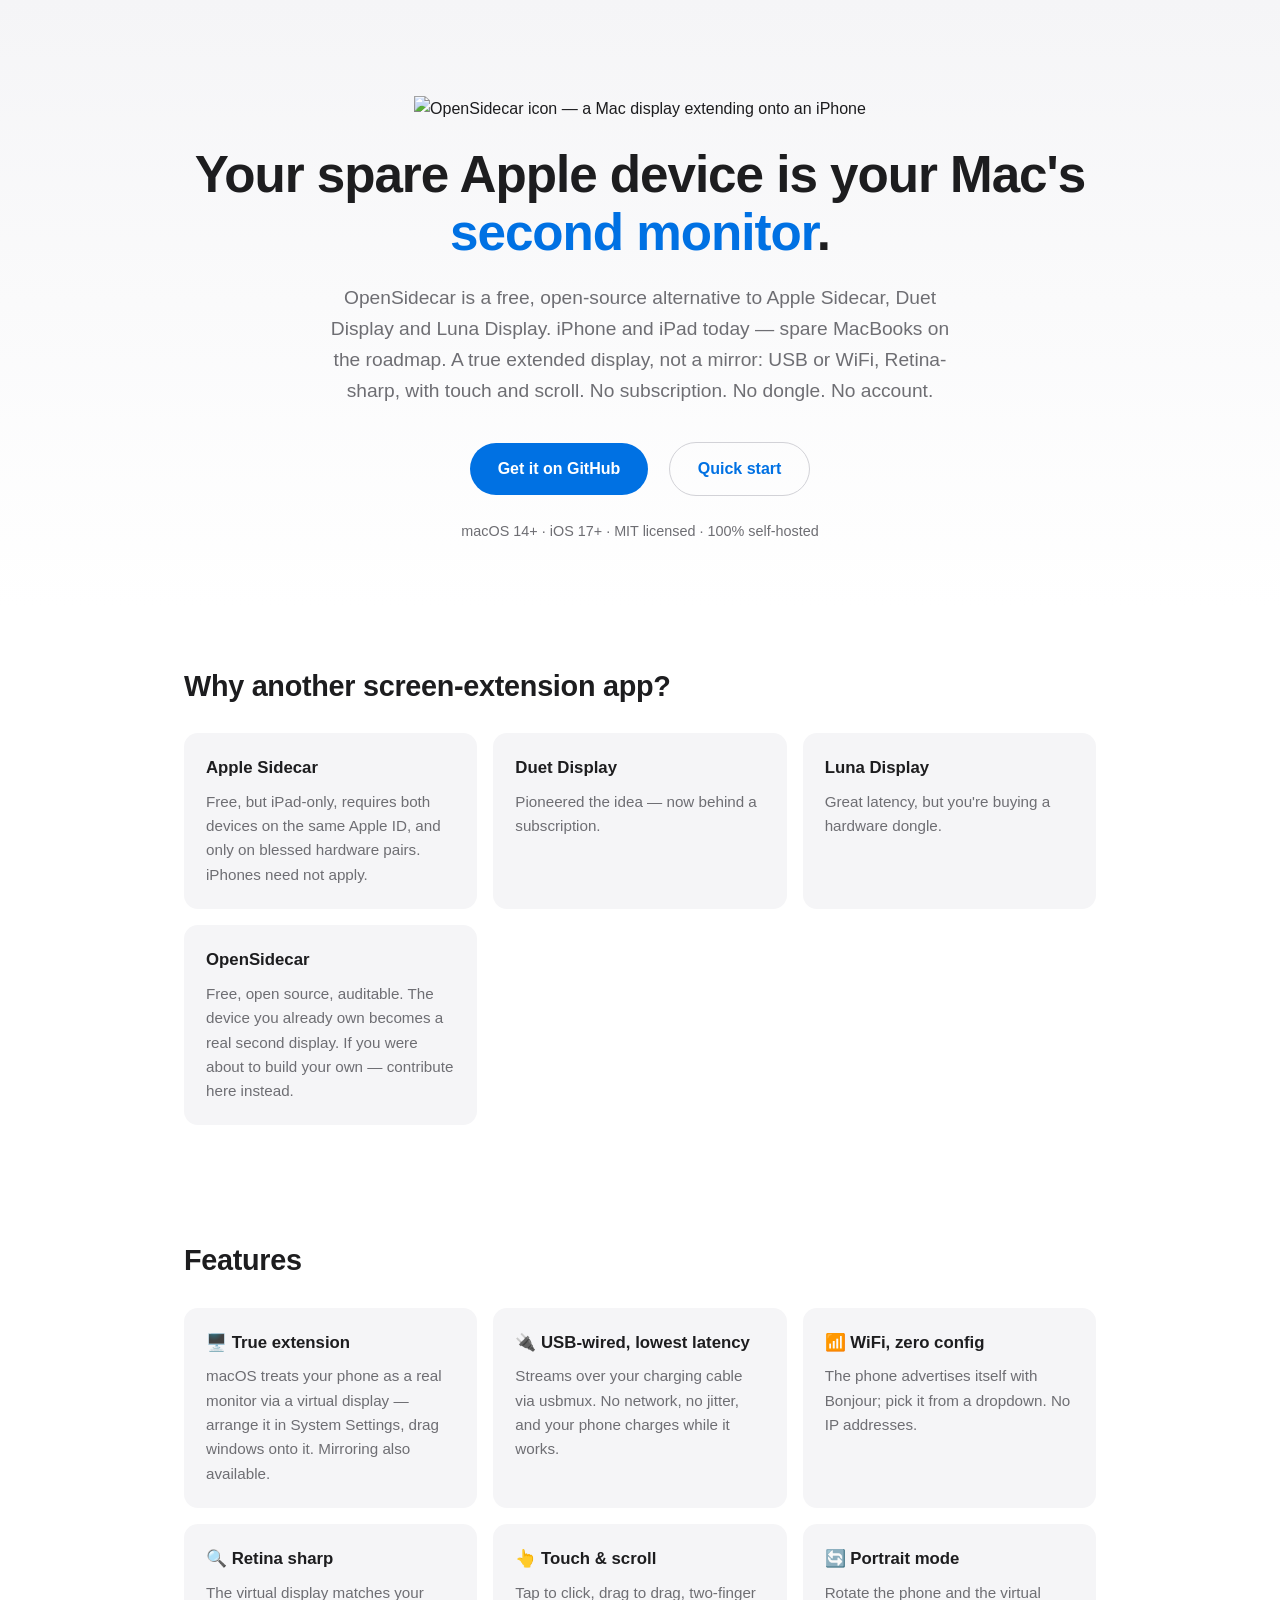
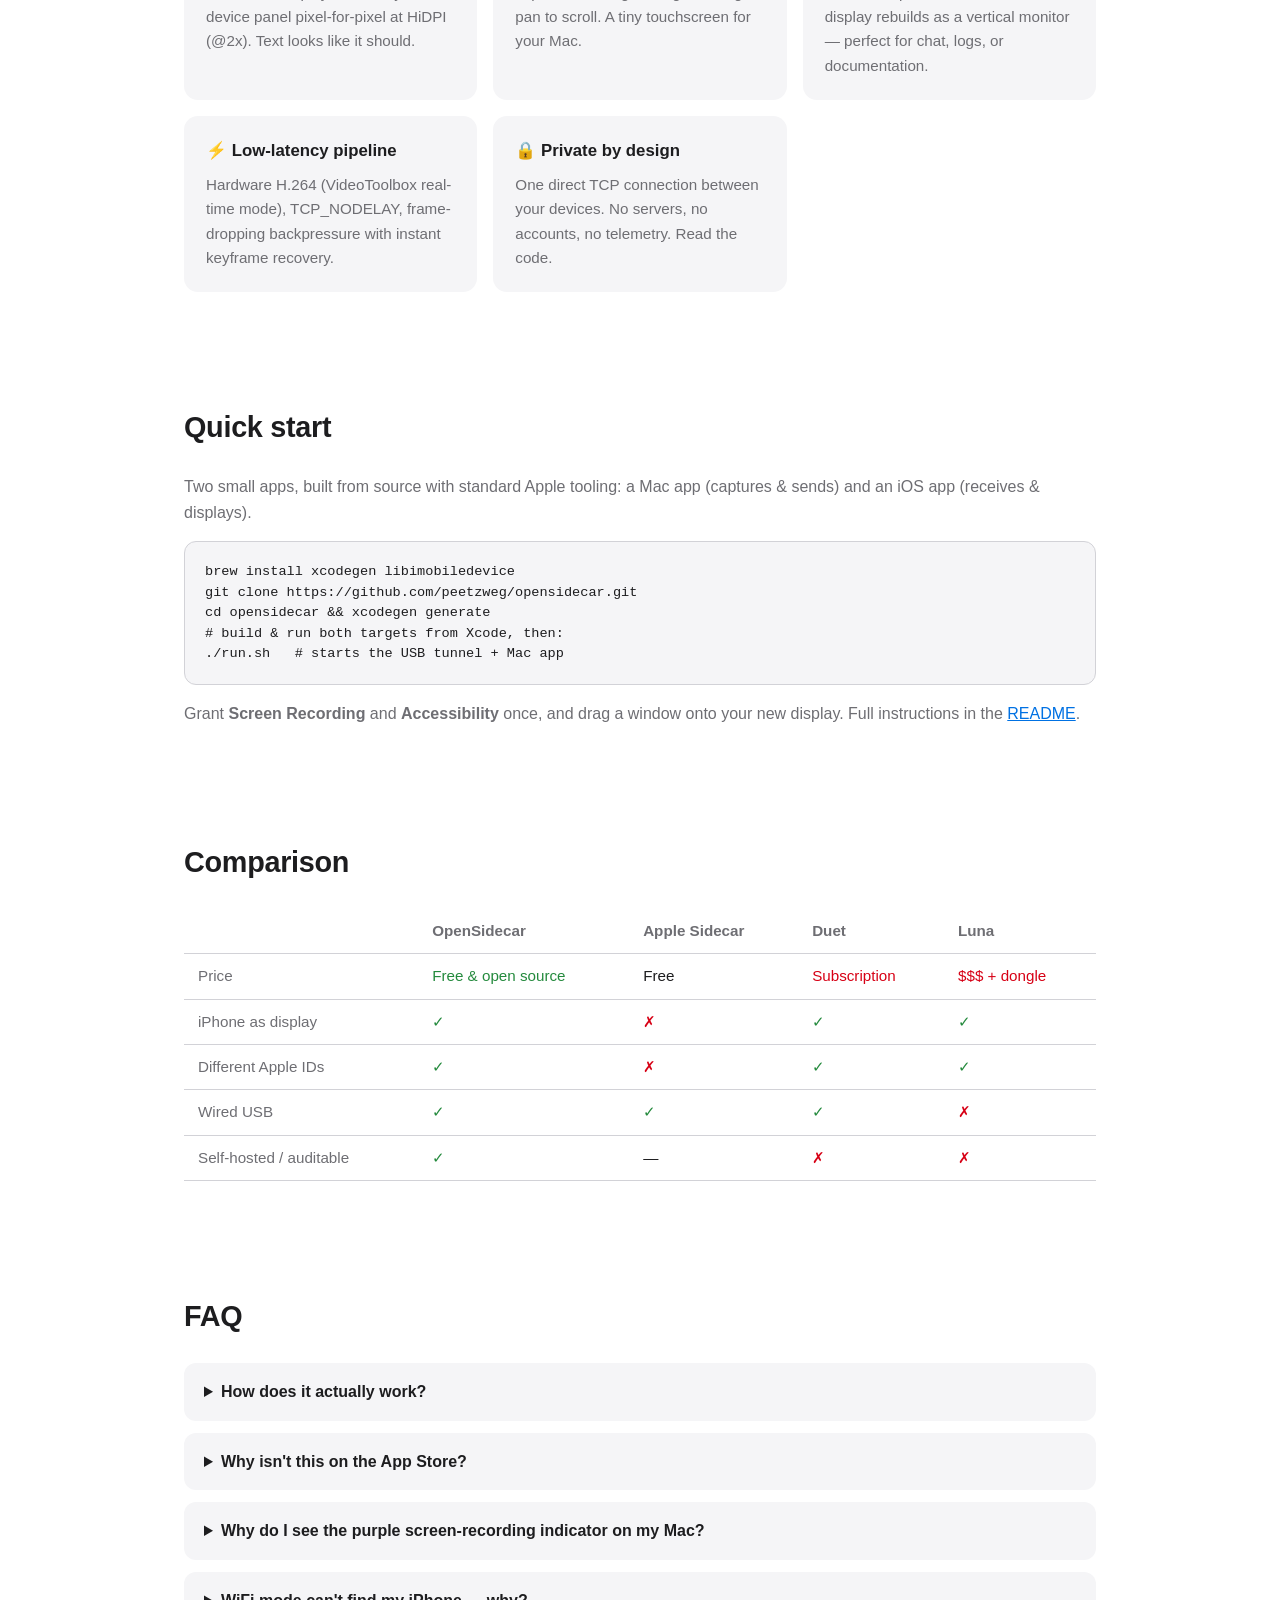
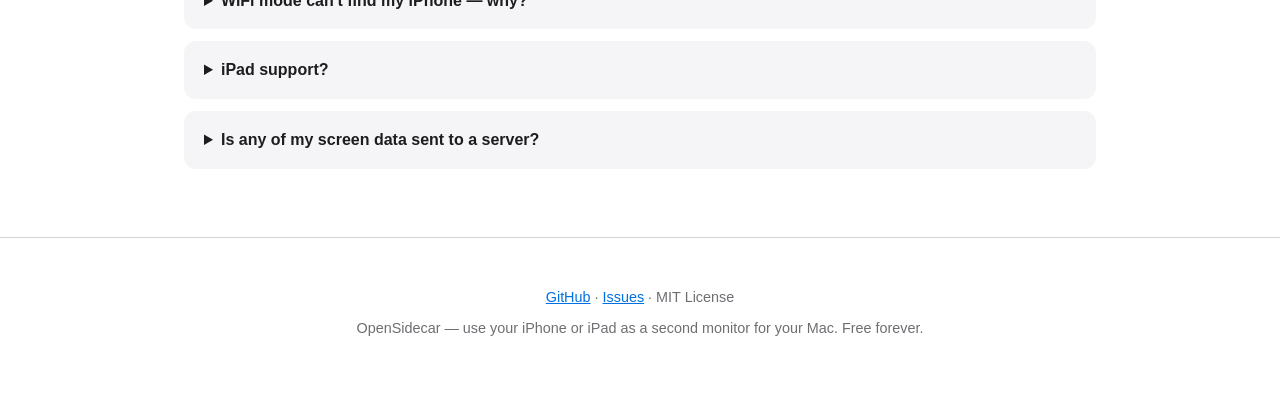
==== docs/index.html @ 6df48279 "docs: broaden copy to spare Apple devices, add macOS receiver to roadmap" ====
<!DOCTYPE html>
<html lang="en">
<head>
  <meta charset="utf-8" />
  <meta name="viewport" content="width=device-width, initial-scale=1" />
  <title>OpenSidecar — Turn your spare Apple devices into second monitors for your Mac (free &amp; open source)</title>
  <meta name="description" content="OpenSidecar is a free, open-source alternative to Apple Sidecar and Duet Display. Turn your spare Apple devices — iPhone and iPad today, Macs on the roadmap — into true extended displays for your Mac over USB or WiFi. Retina-sharp, low latency, with touch and scroll input. No subscription, no dongle, no account." />
  <meta name="keywords" content="iPhone second monitor, iPad external display, Sidecar alternative, Duet Display alternative, free second screen Mac, open source, virtual display macOS, USB second display, use iPhone as monitor" />
  <link rel="icon" type="image/png" href="icon-256.png" />
  <link rel="canonical" href="https://peetzweg.github.io/opensidecar/" />

  <!-- Open Graph -->
  <meta property="og:type" content="website" />
  <meta property="og:title" content="OpenSidecar — your spare Apple devices as second monitors for your Mac" />
  <meta property="og:description" content="Free, open-source Sidecar/Duet alternative. True display extension over USB or WiFi, Retina-sharp, with touch input. No subscription." />
  <meta property="og:url" content="https://peetzweg.github.io/opensidecar/" />
  <meta property="og:image" content="https://peetzweg.github.io/opensidecar/icon.png" />
  <meta name="twitter:card" content="summary" />
  <meta name="twitter:title" content="OpenSidecar — your spare Apple devices as second monitors for your Mac" />
  <meta name="twitter:description" content="Free, open-source Sidecar/Duet alternative. True display extension over USB or WiFi." />
  <meta name="twitter:image" content="https://peetzweg.github.io/opensidecar/icon.png" />

  <script type="application/ld+json">
  {
    "@context": "https://schema.org",
    "@type": "SoftwareApplication",
    "name": "OpenSidecar",
    "operatingSystem": "macOS, iOS",
    "applicationCategory": "UtilitiesApplication",
    "offers": { "@type": "Offer", "price": "0", "priceCurrency": "USD" },
    "description": "Free, open-source alternative to Apple Sidecar and Duet Display: use spare Apple devices (iPhone, iPad) as true extended displays for a Mac over USB or WiFi.",
    "url": "https://peetzweg.github.io/opensidecar/",
    "downloadUrl": "https://github.com/peetzweg/opensidecar",
    "license": "https://opensource.org/licenses/MIT"
  }
  </script>

  <meta name="theme-color" content="#ffffff" />
  <style>
    :root {
      --bg: #ffffff;
      --bg2: #f5f5f7;
      --fg: #1d1d1f;
      --muted: #6e6e73;
      --accent: #0071e3;
      --accent2: #0a84ff;
      --card: #f5f5f7;
      --border: #d2d2d7;
    }
    * { box-sizing: border-box; margin: 0; padding: 0; }
    html { scroll-behavior: smooth; }
    body {
      font-family: -apple-system, BlinkMacSystemFont, "Segoe UI", Roboto, Helvetica, Arial, sans-serif;
      background: var(--bg); color: var(--fg); line-height: 1.6;
    }
    .wrap { max-width: 960px; margin: 0 auto; padding: 0 24px; }
    header { padding: 96px 0 64px; text-align: center;
      background: linear-gradient(180deg, var(--bg2) 0%, var(--bg) 100%); }
    header img.logo { width: 112px; height: 112px; margin-bottom: 24px; }
    h1 { font-size: clamp(2rem, 5vw, 3.2rem); line-height: 1.15; letter-spacing: -0.02em; }
    h1 em { font-style: normal; color: var(--accent); }
    .tagline { font-size: 1.2rem; color: var(--muted); max-width: 640px; margin: 20px auto 36px; }
    .cta { display: inline-block; padding: 13px 28px; border-radius: 980px; font-weight: 600;
      text-decoration: none; margin: 0 8px 12px; }
    .cta.primary { background: var(--accent); color: #fff; }
    .cta.primary:hover { background: var(--accent2); }
    .cta.secondary { border: 1px solid var(--border); color: var(--accent); }
    .badges { color: var(--muted); font-size: 0.9rem; margin-top: 12px; }
    section { padding: 56px 0; }
    h2 { font-size: 1.8rem; margin-bottom: 24px; letter-spacing: -0.01em; }
    .grid { display: grid; grid-template-columns: repeat(auto-fit, minmax(260px, 1fr)); gap: 16px; }
    .card { background: var(--card); border-radius: 14px; padding: 22px; }
    .card h3 { font-size: 1.05rem; margin-bottom: 8px; }
    .card p { color: var(--muted); font-size: 0.95rem; }
    pre { background: var(--bg2); border: 1px solid var(--border); border-radius: 12px;
      padding: 20px; overflow-x: auto; font-size: 0.85rem; line-height: 1.5; color: var(--fg); }
    code { font-family: ui-monospace, "SF Mono", Menlo, monospace; }
    table { width: 100%; border-collapse: collapse; font-size: 0.95rem; }
    th, td { padding: 10px 14px; text-align: left; border-bottom: 1px solid var(--border); }
    th { color: var(--muted); font-weight: 600; }
    td:first-child { color: var(--muted); }
    .yes { color: #248a3d; } .no { color: #d70015; }
    details { background: var(--card); border-radius: 12px;
      padding: 16px 20px; margin-bottom: 12px; }
    summary { cursor: pointer; font-weight: 600; }
    details p { color: var(--muted); margin-top: 10px; }
    footer { padding: 48px 0 64px; text-align: center; color: var(--muted); font-size: 0.9rem;
      border-top: 1px solid var(--border); }
    footer a { color: var(--accent); }
    a { color: var(--accent); }
  </style>
</head>
<body>

<header>
  <div class="wrap">
    <img class="logo" src="icon-256.png" alt="OpenSidecar icon — a Mac display extending onto an iPhone" />
    <h1>Your spare Apple device is your Mac's <em>second monitor</em>.</h1>
    <p class="tagline">
      OpenSidecar is a free, open-source alternative to Apple Sidecar, Duet Display and
      Luna Display. iPhone and iPad today — spare MacBooks on the roadmap. A true extended
      display, not a mirror: USB or WiFi, Retina-sharp, with touch and scroll.
      No subscription. No dongle. No account.
    </p>
    <a class="cta primary" href="https://github.com/peetzweg/opensidecar">Get it on GitHub</a>
    <a class="cta secondary" href="#quickstart">Quick start</a>
    <div class="badges">macOS 14+ · iOS 17+ · MIT licensed · 100% self-hosted</div>
  </div>
</header>

<section>
  <div class="wrap">
    <h2>Why another screen-extension app?</h2>
    <div class="grid">
      <div class="card"><h3>Apple Sidecar</h3><p>Free, but iPad-only, requires both devices on the same Apple&nbsp;ID, and only on blessed hardware pairs. iPhones need not apply.</p></div>
      <div class="card"><h3>Duet Display</h3><p>Pioneered the idea — now behind a subscription.</p></div>
      <div class="card"><h3>Luna Display</h3><p>Great latency, but you're buying a hardware dongle.</p></div>
      <div class="card"><h3>OpenSidecar</h3><p>Free, open source, auditable. The device you already own becomes a real second display. If you were about to build your own — contribute here instead.</p></div>
    </div>
  </div>
</section>

<section>
  <div class="wrap">
    <h2>Features</h2>
    <div class="grid">
      <div class="card"><h3>🖥️ True extension</h3><p>macOS treats your phone as a real monitor via a virtual display — arrange it in System Settings, drag windows onto it. Mirroring also available.</p></div>
      <div class="card"><h3>🔌 USB-wired, lowest latency</h3><p>Streams over your charging cable via usbmux. No network, no jitter, and your phone charges while it works.</p></div>
      <div class="card"><h3>📶 WiFi, zero config</h3><p>The phone advertises itself with Bonjour; pick it from a dropdown. No IP addresses.</p></div>
      <div class="card"><h3>🔍 Retina sharp</h3><p>The virtual display matches your device panel pixel-for-pixel at HiDPI (@2x). Text looks like it should.</p></div>
      <div class="card"><h3>👆 Touch &amp; scroll</h3><p>Tap to click, drag to drag, two-finger pan to scroll. A tiny touchscreen for your Mac.</p></div>
      <div class="card"><h3>🔄 Portrait mode</h3><p>Rotate the phone and the virtual display rebuilds as a vertical monitor — perfect for chat, logs, or documentation.</p></div>
      <div class="card"><h3>⚡ Low-latency pipeline</h3><p>Hardware H.264 (VideoToolbox real-time mode), TCP_NODELAY, frame-dropping backpressure with instant keyframe recovery.</p></div>
      <div class="card"><h3>🔒 Private by design</h3><p>One direct TCP connection between your devices. No servers, no accounts, no telemetry. Read the code.</p></div>
    </div>
  </div>
</section>

<section id="quickstart">
  <div class="wrap">
    <h2>Quick start</h2>
    <p style="color: var(--muted); margin-bottom: 16px;">
      Two small apps, built from source with standard Apple tooling: a Mac app
      (captures &amp; sends) and an iOS app (receives &amp; displays).
    </p>
    <pre><code>brew install xcodegen libimobiledevice
git clone https://github.com/peetzweg/opensidecar.git
cd opensidecar &amp;&amp; xcodegen generate
# build &amp; run both targets from Xcode, then:
./run.sh   # starts the USB tunnel + Mac app</code></pre>
    <p style="color: var(--muted); margin-top: 16px;">
      Grant <strong>Screen Recording</strong> and <strong>Accessibility</strong> once,
      and drag a window onto your new display. Full instructions in the
      <a href="https://github.com/peetzweg/opensidecar#quick-start">README</a>.
    </p>
  </div>
</section>

<section>
  <div class="wrap">
    <h2>Comparison</h2>
    <table>
      <tr><th></th><th>OpenSidecar</th><th>Apple Sidecar</th><th>Duet</th><th>Luna</th></tr>
      <tr><td>Price</td><td class="yes">Free &amp; open source</td><td>Free</td><td class="no">Subscription</td><td class="no">$$$ + dongle</td></tr>
      <tr><td>iPhone as display</td><td class="yes">✓</td><td class="no">✗</td><td class="yes">✓</td><td class="yes">✓</td></tr>
      <tr><td>Different Apple IDs</td><td class="yes">✓</td><td class="no">✗</td><td class="yes">✓</td><td class="yes">✓</td></tr>
      <tr><td>Wired USB</td><td class="yes">✓</td><td class="yes">✓</td><td class="yes">✓</td><td class="no">✗</td></tr>
      <tr><td>Self-hosted / auditable</td><td class="yes">✓</td><td>—</td><td class="no">✗</td><td class="no">✗</td></tr>
    </table>
  </div>
</section>

<section>
  <div class="wrap">
    <h2>FAQ</h2>
    <details>
      <summary>How does it actually work?</summary>
      <p>The Mac creates a virtual display with the private <code>CGVirtualDisplay</code> API
      (the same technique used by BetterDisplay and DeskPad), captures it with
      ScreenCaptureKit, hardware-encodes H.264 with VideoToolbox, and streams it
      over a single TCP connection — through the USB cable via usbmux, or over WiFi.
      The phone decodes and renders with <code>AVSampleBufferDisplayLayer</code> and sends
      touch coordinates back, which the Mac injects as mouse events.</p>
    </details>
    <details>
      <summary>Why isn't this on the App Store?</summary>
      <p><code>CGVirtualDisplay</code> is a private API. That's the deal: every
      virtual-display product either uses it or ships a dongle. Building from
      source with your own (free) Apple developer account takes a few minutes.</p>
    </details>
    <details>
      <summary>Why do I see the purple screen-recording indicator on my Mac?</summary>
      <p>macOS shows that privacy indicator for <em>every</em> app that captures the
      screen — Duet, Luna, OBS and Zoom included. Apple Sidecar avoids it only
      because it's built into the OS. It's a feature, not a bug: you always know
      a capture is running.</p>
    </details>
    <details>
      <summary>WiFi mode can't find my iPhone — why?</summary>
      <p>WiFi discovery needs the <strong>Local Network</strong> permission on
      <em>both</em> sides, and macOS/iOS deny it silently if the prompt was missed:
      check System Settings → Privacy &amp; Security → Local Network on the Mac,
      and Settings → Privacy &amp; Security → Local Network on the iPhone. Both
      devices must be on the same WiFi and the iPhone app must be open. The Mac
      app shows a live permission panel, and the iPhone app has a settings screen
      (shake the phone) that links straight there. USB mode needs none of this.</p>
    </details>
    <details>
      <summary>iPad support?</summary>
      <p>The receiver is a universal iOS app — it runs on iPad today. iPad-specific
      features (Apple Pencil, pressure) are on the roadmap.</p>
    </details>
    <details>
      <summary>Is any of my screen data sent to a server?</summary>
      <p>No. One direct TCP connection between your Mac and your device. No accounts,
      no analytics, no cloud.</p>
    </details>
  </div>
</section>

<footer>
  <div class="wrap">
    <p>
      <a href="https://github.com/peetzweg/opensidecar">GitHub</a> ·
      <a href="https://github.com/peetzweg/opensidecar/issues">Issues</a> ·
      MIT License
    </p>
    <p style="margin-top: 8px;">OpenSidecar — use your iPhone or iPad as a second monitor for your Mac. Free forever.</p>
  </div>
</footer>

</body>
</html>
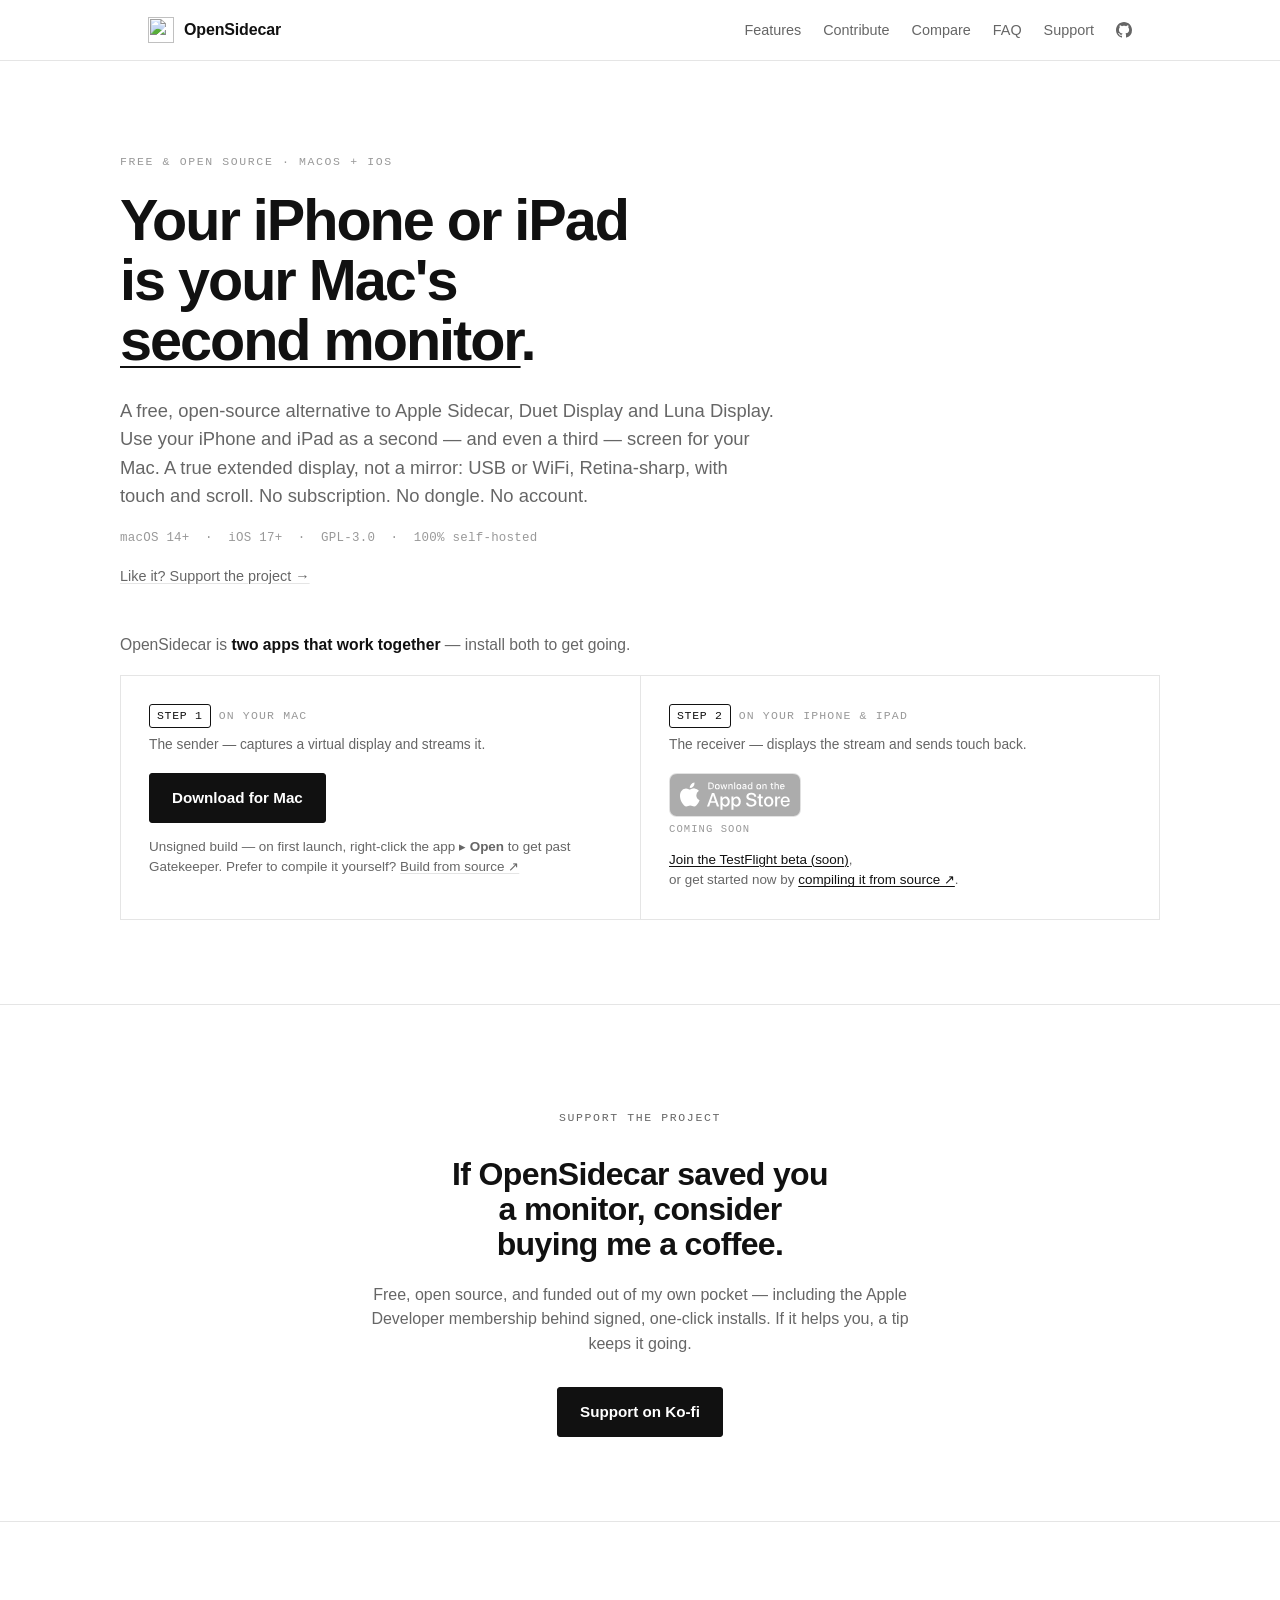
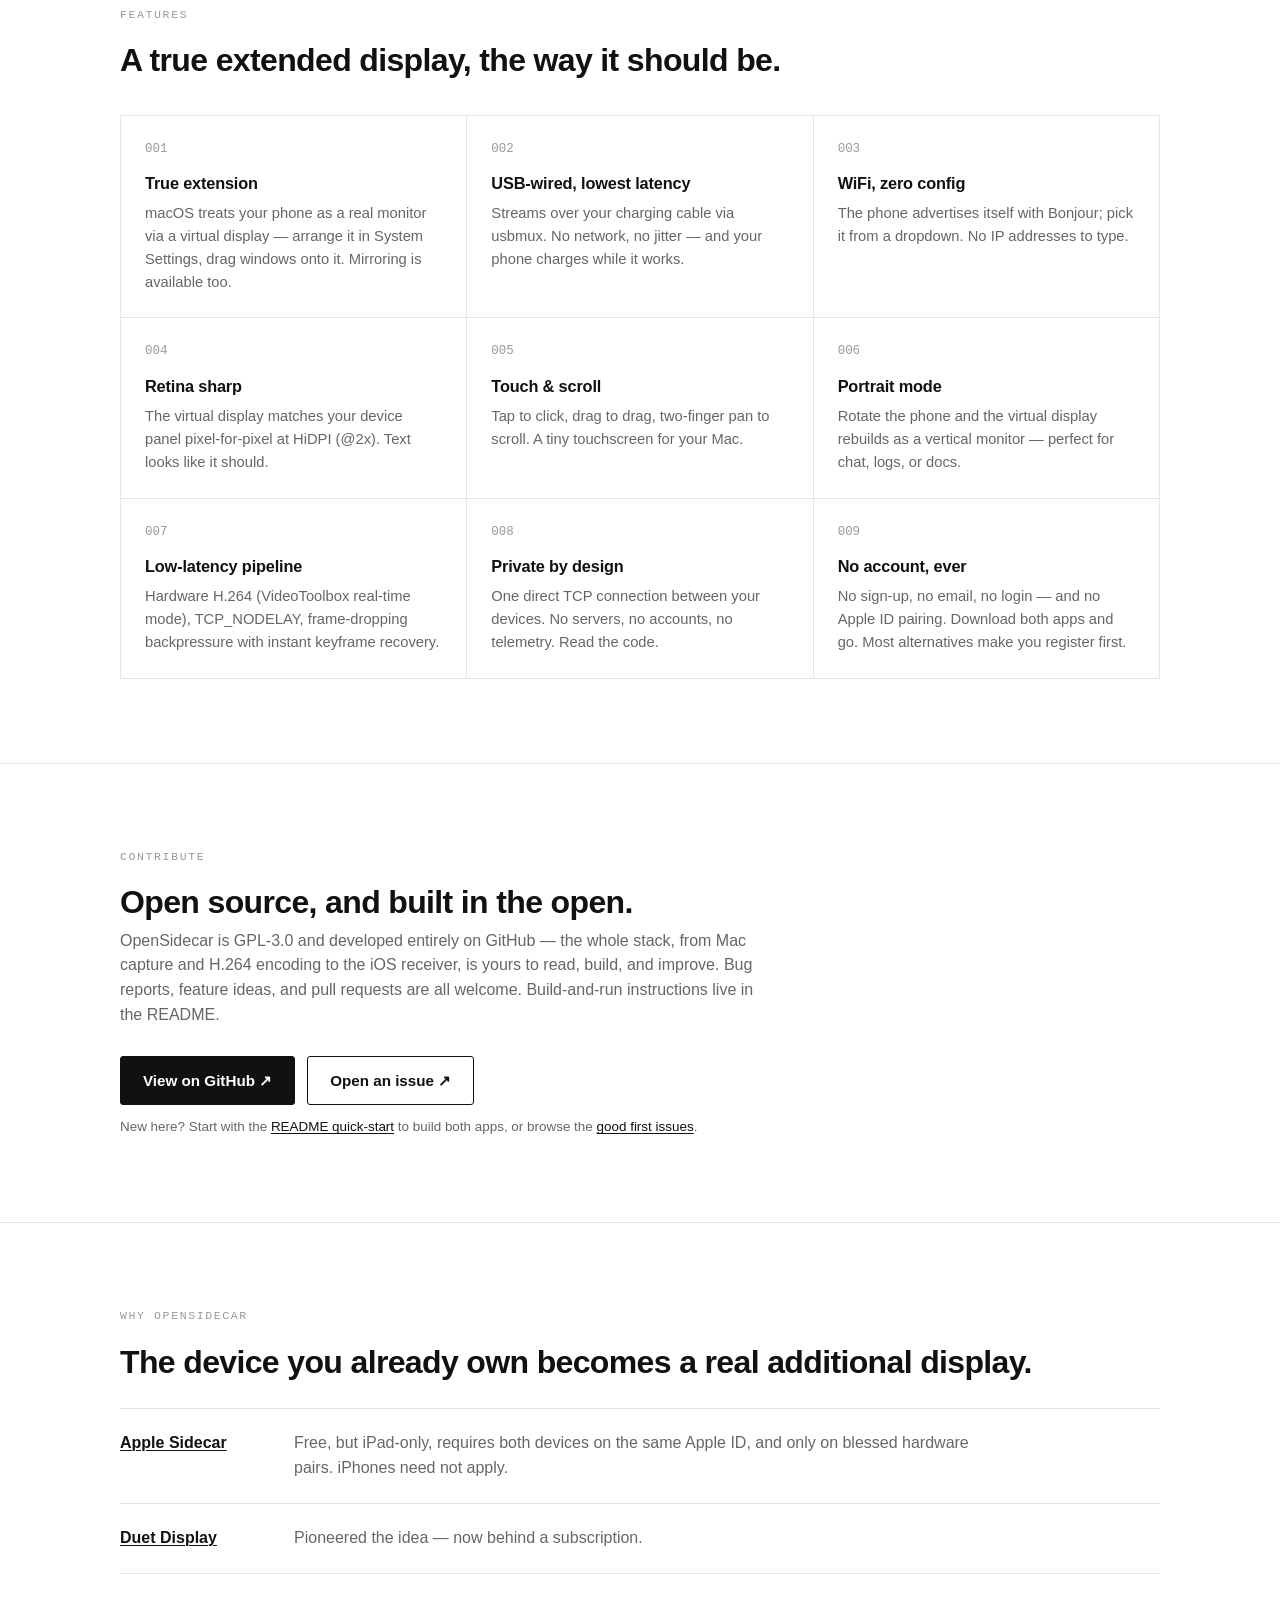
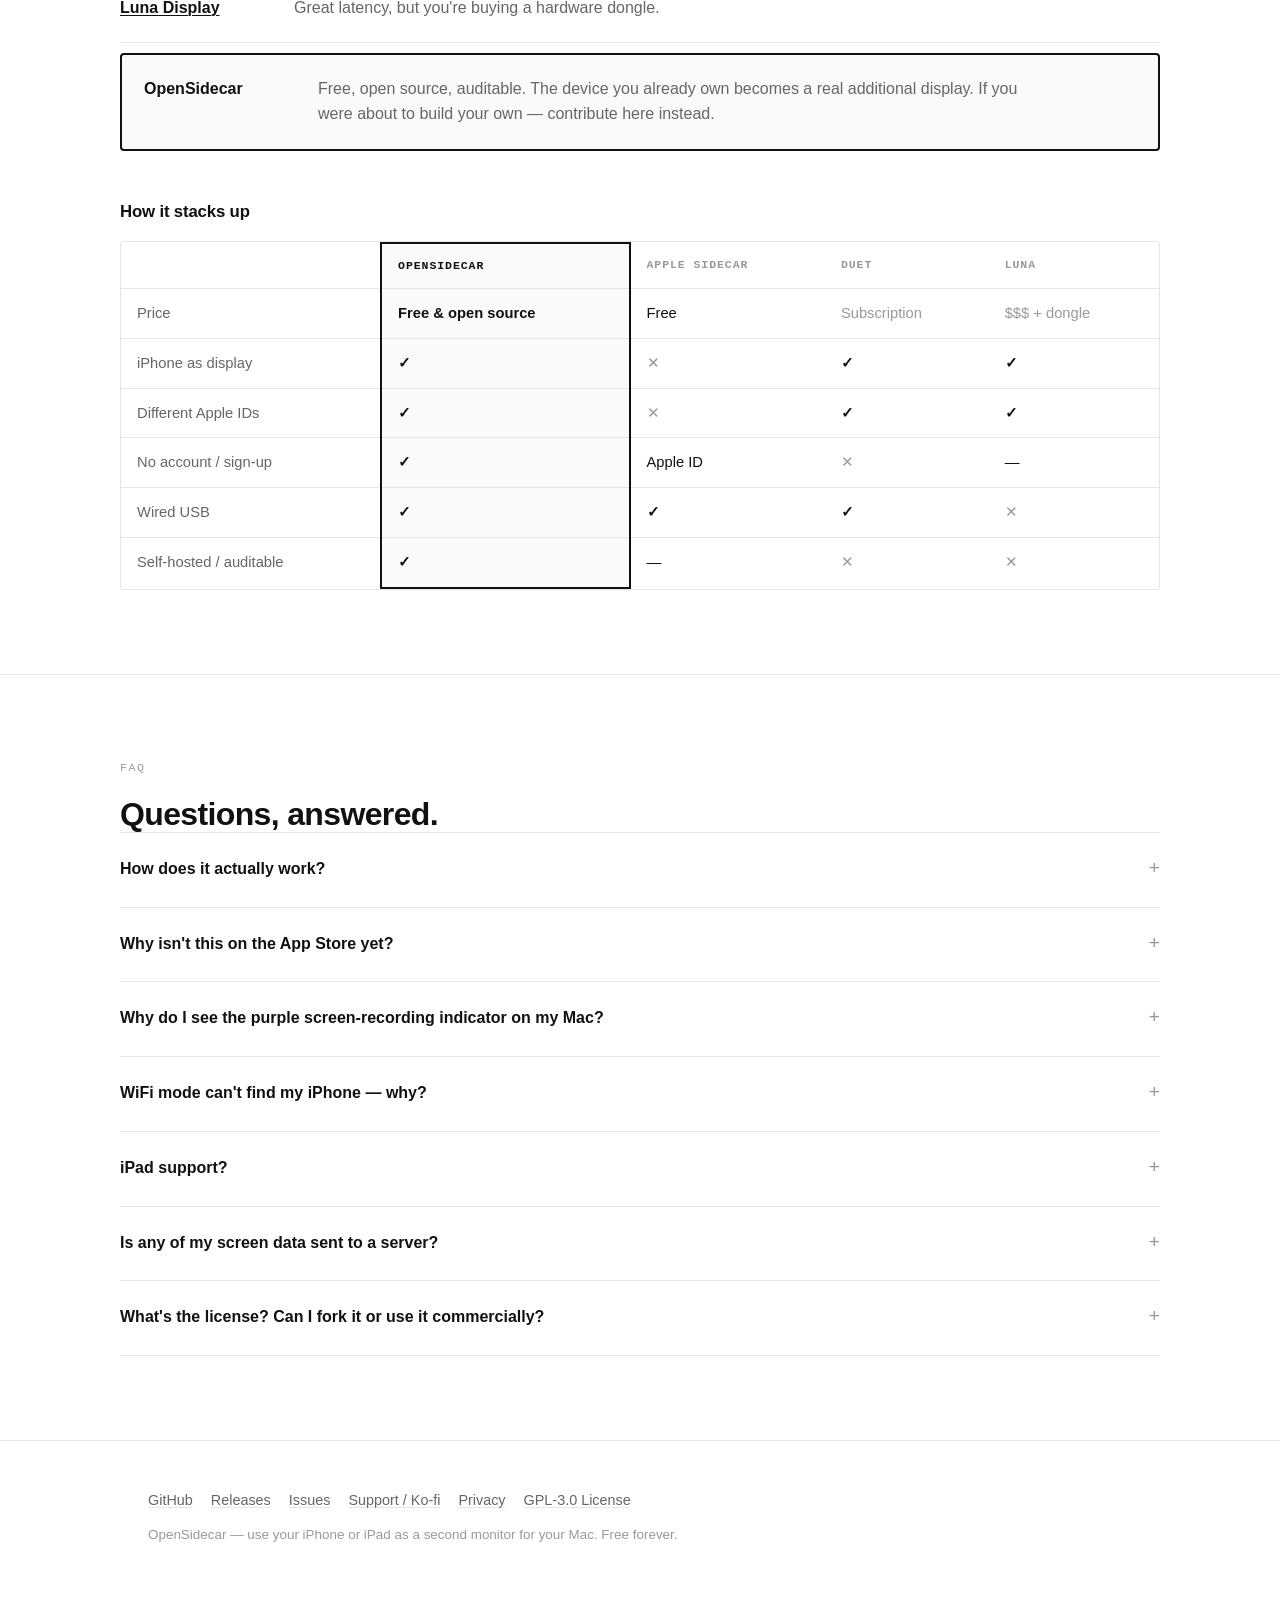
==== commit 014d6e71: "docs: redesign landing + privacy pages (ai-cli.dev style), add downloads - Monochrome/hairline redes" ====
--- a/docs/index.html
+++ b/docs/index.html
@@ -30,8 +30,8 @@
     "offers": { "@type": "Offer", "price": "0", "priceCurrency": "USD" },
     "description": "Free, open-source alternative to Apple Sidecar and Duet Display: use spare Apple devices (iPhone, iPad) as true extended displays for a Mac over USB or WiFi.",
     "url": "https://peetzweg.github.io/opensidecar/",
-    "downloadUrl": "https://github.com/peetzweg/opensidecar",
-    "license": "https://opensource.org/licenses/MIT"
+    "downloadUrl": "https://github.com/peetzweg/opensidecar/releases/latest",
+    "license": "https://www.gnu.org/licenses/gpl-3.0.html"
   }
   </script>
 
@@ -39,195 +39,459 @@
   <style>
     :root {
       --bg: #ffffff;
-      --bg2: #f5f5f7;
-      --fg: #1d1d1f;
-      --muted: #6e6e73;
-      --accent: #0071e3;
-      --accent2: #0a84ff;
-      --card: #f5f5f7;
-      --border: #d2d2d7;
+      --fg: #111111;
+      --muted: #666666;
+      --faint: #999999;
+      --line: #e5e5e5;
+      --line-strong: #111111;
+      --maxw: 1040px;
+      --mono: ui-monospace, "SF Mono", Menlo, Consolas, monospace;
     }
     * { box-sizing: border-box; margin: 0; padding: 0; }
-    html { scroll-behavior: smooth; }
+    html { scroll-behavior: smooth; -webkit-text-size-adjust: 100%; }
     body {
       font-family: -apple-system, BlinkMacSystemFont, "Segoe UI", Roboto, Helvetica, Arial, sans-serif;
-      background: var(--bg); color: var(--fg); line-height: 1.6;
+      background: var(--bg); color: var(--fg); line-height: 1.55;
+      font-size: 16px; -webkit-font-smoothing: antialiased;
     }
-    .wrap { max-width: 960px; margin: 0 auto; padding: 0 24px; }
-    header { padding: 96px 0 64px; text-align: center;
-      background: linear-gradient(180deg, var(--bg2) 0%, var(--bg) 100%); }
-    header img.logo { width: 112px; height: 112px; margin-bottom: 24px; }
-    h1 { font-size: clamp(2rem, 5vw, 3.2rem); line-height: 1.15; letter-spacing: -0.02em; }
-    h1 em { font-style: normal; color: var(--accent); }
-    .tagline { font-size: 1.2rem; color: var(--muted); max-width: 640px; margin: 20px auto 36px; }
-    .cta { display: inline-block; padding: 13px 28px; border-radius: 980px; font-weight: 600;
-      text-decoration: none; margin: 0 8px 12px; }
-    .cta.primary { background: var(--accent); color: #fff; }
-    .cta.primary:hover { background: var(--accent2); }
-    .cta.secondary { border: 1px solid var(--border); color: var(--accent); }
-    .badges { color: var(--muted); font-size: 0.9rem; margin-top: 12px; }
-    section { padding: 56px 0; }
-    h2 { font-size: 1.8rem; margin-bottom: 24px; letter-spacing: -0.01em; }
-    .grid { display: grid; grid-template-columns: repeat(auto-fit, minmax(260px, 1fr)); gap: 16px; }
-    .card { background: var(--card); border-radius: 14px; padding: 22px; }
-    .card h3 { font-size: 1.05rem; margin-bottom: 8px; }
-    .card p { color: var(--muted); font-size: 0.95rem; }
-    pre { background: var(--bg2); border: 1px solid var(--border); border-radius: 12px;
-      padding: 20px; overflow-x: auto; font-size: 0.85rem; line-height: 1.5; color: var(--fg); }
-    code { font-family: ui-monospace, "SF Mono", Menlo, monospace; }
-    table { width: 100%; border-collapse: collapse; font-size: 0.95rem; }
-    th, td { padding: 10px 14px; text-align: left; border-bottom: 1px solid var(--border); }
-    th { color: var(--muted); font-weight: 600; }
-    td:first-child { color: var(--muted); }
-    .yes { color: #248a3d; } .no { color: #d70015; }
-    details { background: var(--card); border-radius: 12px;
-      padding: 16px 20px; margin-bottom: 12px; }
-    summary { cursor: pointer; font-weight: 600; }
-    details p { color: var(--muted); margin-top: 10px; }
-    footer { padding: 48px 0 64px; text-align: center; color: var(--muted); font-size: 0.9rem;
-      border-top: 1px solid var(--border); }
-    footer a { color: var(--accent); }
-    a { color: var(--accent); }
+    .wrap { max-width: var(--maxw); margin: 0 auto; padding: 0 28px; }
+    a { color: var(--fg); text-decoration: underline; text-underline-offset: 2px;
+        text-decoration-thickness: 1px; text-decoration-color: var(--line-strong); }
+    a:hover { text-decoration-thickness: 2px; }
+
+    /* ---- top nav ---- */
+    nav { border-bottom: 1px solid var(--line); position: sticky; top: 0; background: var(--bg); z-index: 10; }
+    nav .wrap { display: flex; align-items: center; justify-content: space-between;
+      height: 60px; }
+    nav .brand { display: flex; align-items: center; gap: 10px; font-weight: 600;
+      letter-spacing: -0.01em; text-decoration: none; }
+    nav .brand img { width: 26px; height: 26px; }
+    nav .links { display: flex; gap: 22px; font-size: 0.9rem; }
+    nav .links a { text-decoration: none; color: var(--muted); }
+    nav .links a:hover { color: var(--fg); }
+    nav .links a.gh { display: inline-flex; align-items: center; gap: 6px; }
+    nav .gh-logo { width: 16px; height: 16px; fill: currentColor; display: block; }
+    nav .gh-stars { font-variant-numeric: tabular-nums; }
+    @media (max-width: 680px) { nav .links { display: none; } }
+
+    /* ---- section scaffolding ---- */
+    section { border-top: 1px solid var(--line); }
+    section:first-of-type { border-top: 0; }
+    .sec { padding: 84px 0; }
+    .eyebrow { font-family: var(--mono); font-size: 0.72rem; letter-spacing: 0.14em;
+      text-transform: uppercase; color: var(--faint); margin-bottom: 20px; }
+    h1 { font-size: clamp(2.2rem, 6vw, 3.6rem); line-height: 1.04;
+      letter-spacing: -0.035em; font-weight: 600; }
+    h2 { font-size: clamp(1.5rem, 3vw, 2rem); line-height: 1.1; letter-spacing: -0.02em;
+      font-weight: 600; }
+
+    /* ---- hero ---- */
+    .hero { padding: 92px 0 84px; }
+    .hero h1 { max-width: 16ch; }
+    .hero h1 .u { text-decoration: underline; text-decoration-thickness: 2px;
+      text-underline-offset: 6px; }
+    .hero .tagline { font-size: 1.15rem; color: var(--muted); max-width: 64ch;
+      margin: 26px 0 0; }
+    .meta { font-family: var(--mono); font-size: 0.78rem; color: var(--faint);
+      margin-top: 18px; letter-spacing: 0.02em; }
+    .hero-support { margin-top: 16px; }
+    .hero-support a { font-size: 0.9rem; color: var(--muted); text-decoration-color: var(--line); }
+    .hero-support a:hover { color: var(--fg); text-decoration-color: var(--line-strong); }
+
+    /* ---- download blocks ---- */
+    .needs-both { margin-top: 44px; color: var(--muted); font-size: 0.98rem; }
+    .needs-both strong { color: var(--fg); }
+    .downloads { display: grid; grid-template-columns: 1fr 1fr; gap: 0;
+      margin-top: 18px; border: 1px solid var(--line); }
+    .downloads > div { padding: 28px; }
+    .downloads > div + div { border-left: 1px solid var(--line); }
+    @media (max-width: 720px) {
+      .downloads { grid-template-columns: 1fr; }
+      .downloads > div + div { border-left: 0; border-top: 1px solid var(--line); }
+    }
+    .dl-head { font-family: var(--mono); font-size: 0.72rem; letter-spacing: 0.1em;
+      text-transform: uppercase; color: var(--faint); margin-bottom: 6px;
+      display: flex; align-items: center; flex-wrap: wrap; gap: 8px; }
+    .dl-head .step { color: var(--fg); border: 1px solid var(--line-strong); border-radius: 3px;
+      padding: 2px 7px; letter-spacing: 0.06em; }
+    .dl-head .ver { color: var(--fg); text-transform: none; letter-spacing: 0; }
+    .dl-sub { color: var(--muted); font-size: 0.86rem; margin-bottom: 18px; }
+
+    .btn { display: inline-flex; align-items: center; gap: 8px; font: inherit;
+      font-weight: 600; font-size: 0.95rem; padding: 12px 22px; border-radius: 3px;
+      text-decoration: none; border: 1px solid var(--line-strong); cursor: pointer; }
+    .btn.primary { background: var(--fg); color: var(--bg); }
+    .btn.primary:hover { background: #000; }
+    .btn.ghost { background: transparent; color: var(--fg); }
+    .btn.ghost:hover { background: var(--fg); color: var(--bg); }
+    .note { font-size: 0.84rem; color: var(--muted); margin-top: 14px; line-height: 1.5; }
+    .note a { color: var(--muted); text-decoration-color: var(--line); }
+    .sub { display: block; font-size: 0.84rem; color: var(--muted); margin-top: 12px; }
+    .btn-row { display: flex; flex-wrap: wrap; gap: 12px; margin-top: 28px; }
+
+    /* App Store / TestFlight cluster */
+    .ios-row { display: flex; flex-wrap: wrap; align-items: center; gap: 14px; }
+    .badge-wrap { display: inline-flex; flex-direction: column; gap: 4px; }
+    .appstore-badge { height: 44px; width: auto; display: block; }
+    .badge-wrap.disabled .appstore-badge { opacity: 0.32; filter: grayscale(1); }
+    .badge-wrap .cap { font-family: var(--mono); font-size: 0.66rem; letter-spacing: 0.1em;
+      text-transform: uppercase; color: var(--faint); }
+    .btn.disabled { opacity: 0.5; cursor: not-allowed; border-style: dashed; }
+
+    /* ---- feature grid ---- */
+    .fgrid { display: grid; grid-template-columns: repeat(3, 1fr);
+      border-top: 1px solid var(--line); border-left: 1px solid var(--line);
+      margin-top: 36px; }
+    .fcell { border-right: 1px solid var(--line); border-bottom: 1px solid var(--line);
+      padding: 24px; }
+    .fcell .n { font-family: var(--mono); font-size: 0.78rem; color: var(--faint);
+      display: block; margin-bottom: 12px; }
+    .fcell h3 { font-size: 1.02rem; font-weight: 600; letter-spacing: -0.01em; margin-bottom: 6px; }
+    .fcell p { color: var(--muted); font-size: 0.92rem; }
+    @media (max-width: 860px) { .fgrid { grid-template-columns: repeat(2, 1fr); } }
+    @media (max-width: 560px) { .fgrid { grid-template-columns: 1fr; } }
+
+    /* ---- "why" comparison rows ---- */
+    .compare { border-top: 1px solid var(--line); margin-top: 28px; }
+    .compare .row { display: grid; grid-template-columns: 150px 1fr; gap: 24px;
+      padding: 22px 0; border-bottom: 1px solid var(--line); align-items: start; }
+    .compare .row p { color: var(--muted); max-width: 80ch; }
+    .compare .row .name { font-weight: 600; color: var(--fg); }
+    .compare .row.highlight { border: 2px solid var(--line-strong); border-radius: 4px;
+      background: #fafafa; padding: 22px; margin-top: 10px; }
+    @media (max-width: 560px) { .compare .row { grid-template-columns: 1fr; gap: 6px; } }
+    .tbl-head { margin: 48px 0 16px; font-size: 1.05rem; font-weight: 600; letter-spacing: -0.01em; }
+
+    /* ---- code ---- */
+    pre { border: 1px solid var(--line); border-radius: 3px; padding: 20px;
+      overflow-x: auto; font-size: 0.84rem; line-height: 1.55; background: #fafafa;
+      margin-top: 8px; }
+    code { font-family: var(--mono); }
+    p code { font-size: 0.88em; background: #f2f2f2; padding: 1px 5px; border-radius: 3px; }
+
+    /* ---- comparison table ---- */
+    .tbl-scroll { overflow-x: auto; border: 1px solid var(--line); border-radius: 3px; }
+    table { width: 100%; border-collapse: collapse; font-size: 0.92rem; min-width: 660px; }
+    th, td { padding: 13px 16px; text-align: left; border-bottom: 1px solid var(--line);
+      vertical-align: top; }
+    th:first-child, td:first-child { white-space: nowrap; }
+    tr:last-child td { border-bottom: 0; }
+    thead th { font-family: var(--mono); font-size: 0.72rem; letter-spacing: 0.08em;
+      text-transform: uppercase; color: var(--faint); font-weight: 600; }
+    tbody td:first-child { color: var(--muted); }
+    .mark-yes { color: var(--fg); font-weight: 600; }
+    .mark-no { color: var(--faint); }
+    /* highlight the OpenSidecar column */
+    th.os, td.os { border-left: 2px solid var(--line-strong); border-right: 2px solid var(--line-strong);
+      background: #fafafa; }
+    thead th.os { border-top: 2px solid var(--line-strong); color: var(--fg); }
+    tbody tr:last-child td.os { border-bottom: 2px solid var(--line-strong); }
+
+    /* ---- FAQ ---- */
+    .faq { border-top: 1px solid var(--line); }
+    details { border-bottom: 1px solid var(--line); }
+    summary { cursor: pointer; font-weight: 600; padding: 22px 0; list-style: none;
+      display: flex; justify-content: space-between; gap: 16px; align-items: baseline; }
+    summary::-webkit-details-marker { display: none; }
+    summary::after { content: "+"; font-family: var(--mono); color: var(--faint);
+      font-weight: 400; font-size: 1.2rem; }
+    details[open] summary::after { content: "–"; }
+    details p { color: var(--muted); padding: 0 0 24px; max-width: 78ch; }
+
+    /* ---- support / ko-fi ---- */
+    .support { text-align: center; }
+    .support h2 { max-width: 22ch; margin: 0 auto; }
+    .support p { color: var(--muted); max-width: 62ch; margin: 20px auto 30px; }
+
+    /* ---- footer ---- */
+    footer { border-top: 1px solid var(--line); padding: 48px 0 64px;
+      color: var(--muted); font-size: 0.9rem; }
+    footer .links { display: flex; flex-wrap: wrap; gap: 18px; margin-bottom: 14px; }
+    footer .links a { color: var(--muted); text-decoration-color: var(--line); }
+    footer .fine { color: var(--faint); font-size: 0.84rem; }
   </style>
 </head>
 <body>
 
-<header>
+<nav>
   <div class="wrap">
-    <img class="logo" src="icon-256.png" alt="OpenSidecar icon — a Mac display extending onto an iPhone" />
-    <h1>Your spare Apple device is your Mac's <em>second monitor</em>.</h1>
+    <a class="brand" href="/">
+      <img src="icon-256.png" alt="" /> OpenSidecar
+    </a>
+    <div class="links">
+      <a href="#features">Features</a>
+      <a href="#contribute">Contribute</a>
+      <a href="#why">Compare</a>
+      <a href="#faq">FAQ</a>
+      <a href="#support">Support</a>
+      <a class="gh" href="https://github.com/peetzweg/opensidecar" title="Star OpenSidecar on GitHub">
+        <svg class="gh-logo" viewBox="0 0 16 16" aria-hidden="true"><path fill-rule="evenodd" d="M8 0C3.58 0 0 3.58 0 8c0 3.54 2.29 6.53 5.47 7.59.4.07.55-.17.55-.38 0-.19-.01-.82-.01-1.49-2.01.37-2.53-.49-2.69-.94-.09-.23-.48-.94-.82-1.13-.28-.15-.68-.52-.01-.53.63-.01 1.08.58 1.23.82.72 1.21 1.87.87 2.33.66.07-.52.28-.87.51-1.07-1.78-.2-3.64-.89-3.64-3.95 0-.87.31-1.59.82-2.15-.08-.2-.36-1.02.08-2.12 0 0 .67-.21 2.2.82.64-.18 1.32-.27 2-.27.68 0 1.36.09 2 .27 1.53-1.04 2.2-.82 2.2-.82.44 1.1.16 1.92.08 2.12.51.56.82 1.27.82 2.15 0 3.07-1.87 3.75-3.65 3.95.29.25.54.73.54 1.48 0 1.07-.01 1.93-.01 2.2 0 .21.15.46.55.38A8.013 8.013 0 0016 8c0-4.42-3.58-8-8-8z"/></svg>
+        <span class="gh-stars" id="gh-stars" hidden><span id="gh-star-count"></span></span>
+      </a>
+    </div>
+  </div>
+</nav>
+
+<section>
+  <div class="wrap hero">
+    <p class="eyebrow">Free &amp; open source · macOS + iOS</p>
+    <h1>Your iPhone or iPad is your Mac's <span class="u">second monitor</span>.</h1>
     <p class="tagline">
-      OpenSidecar is a free, open-source alternative to Apple Sidecar, Duet Display and
-      Luna Display. iPhone and iPad today — spare MacBooks on the roadmap. A true extended
-      display, not a mirror: USB or WiFi, Retina-sharp, with touch and scroll.
-      No subscription. No dongle. No account.
+      A free, open-source alternative to Apple Sidecar, Duet Display and Luna Display.
+      Use your iPhone and iPad as a second — and even a third — screen for your Mac.
+      A true extended display, not a mirror: USB or WiFi, Retina-sharp, with touch and
+      scroll. No subscription. No dongle. No account.
     </p>
-    <a class="cta primary" href="https://github.com/peetzweg/opensidecar">Get it on GitHub</a>
-    <a class="cta secondary" href="#quickstart">Quick start</a>
-    <div class="badges">macOS 14+ · iOS 17+ · MIT licensed · 100% self-hosted</div>
-  </div>
-</header>
-
-<section>
-  <div class="wrap">
-    <h2>Why another screen-extension app?</h2>
-    <div class="grid">
-      <div class="card"><h3>Apple Sidecar</h3><p>Free, but iPad-only, requires both devices on the same Apple&nbsp;ID, and only on blessed hardware pairs. iPhones need not apply.</p></div>
-      <div class="card"><h3>Duet Display</h3><p>Pioneered the idea — now behind a subscription.</p></div>
-      <div class="card"><h3>Luna Display</h3><p>Great latency, but you're buying a hardware dongle.</p></div>
-      <div class="card"><h3>OpenSidecar</h3><p>Free, open source, auditable. The device you already own becomes a real second display. If you were about to build your own — contribute here instead.</p></div>
-    </div>
-  </div>
-</section>
-
-<section>
-  <div class="wrap">
-    <h2>Features</h2>
-    <div class="grid">
-      <div class="card"><h3>🖥️ True extension</h3><p>macOS treats your phone as a real monitor via a virtual display — arrange it in System Settings, drag windows onto it. Mirroring also available.</p></div>
-      <div class="card"><h3>🔌 USB-wired, lowest latency</h3><p>Streams over your charging cable via usbmux. No network, no jitter, and your phone charges while it works.</p></div>
-      <div class="card"><h3>📶 WiFi, zero config</h3><p>The phone advertises itself with Bonjour; pick it from a dropdown. No IP addresses.</p></div>
-      <div class="card"><h3>🔍 Retina sharp</h3><p>The virtual display matches your device panel pixel-for-pixel at HiDPI (@2x). Text looks like it should.</p></div>
-      <div class="card"><h3>👆 Touch &amp; scroll</h3><p>Tap to click, drag to drag, two-finger pan to scroll. A tiny touchscreen for your Mac.</p></div>
-      <div class="card"><h3>🔄 Portrait mode</h3><p>Rotate the phone and the virtual display rebuilds as a vertical monitor — perfect for chat, logs, or documentation.</p></div>
-      <div class="card"><h3>⚡ Low-latency pipeline</h3><p>Hardware H.264 (VideoToolbox real-time mode), TCP_NODELAY, frame-dropping backpressure with instant keyframe recovery.</p></div>
-      <div class="card"><h3>🔒 Private by design</h3><p>One direct TCP connection between your devices. No servers, no accounts, no telemetry. Read the code.</p></div>
-    </div>
-  </div>
-</section>
-
-<section id="quickstart">
-  <div class="wrap">
-    <h2>Quick start</h2>
-    <p style="color: var(--muted); margin-bottom: 16px;">
-      Two small apps, built from source with standard Apple tooling: a Mac app
-      (captures &amp; sends) and an iOS app (receives &amp; displays).
+    <p class="meta">macOS 14+ &nbsp;·&nbsp; iOS 17+ &nbsp;·&nbsp; GPL-3.0 &nbsp;·&nbsp; 100% self-hosted</p>
+    <p class="hero-support"><a href="#support">Like it? Support the project →</a></p>
+
+    <p class="needs-both">OpenSidecar is <strong>two apps that work together</strong> — install both to get going.</p>
+    <div class="downloads">
+      <div>
+        <div class="dl-head"><span class="step">Step 1</span> On your Mac <span class="ver" id="mac-ver"></span></div>
+        <p class="dl-sub">The sender — captures a virtual display and streams it.</p>
+        <a class="btn primary" id="mac-dl"
+           href="https://github.com/peetzweg/opensidecar/releases/latest/download/OpenSidecar-macOS.zip">
+          Download for Mac
+        </a>
+        <p class="note">
+          Unsigned build — on first launch, right-click the app ▸ <strong>Open</strong> to get
+          past Gatekeeper. Prefer to compile it yourself?
+          <a href="https://github.com/peetzweg/opensidecar#quick-start">Build from source ↗</a>
+        </p>
+      </div>
+      <div>
+        <div class="dl-head"><span class="step">Step 2</span> On your iPhone &amp; iPad</div>
+        <p class="dl-sub">The receiver — displays the stream and sends touch back.</p>
+        <div class="ios-row">
+          <!-- TODO: when the App Store listing is live, wrap this badge in <a href="…"> and
+               remove class "disabled" + the "Coming soon" caption. -->
+          <span class="badge-wrap disabled" title="Coming soon to the App Store">
+            <img class="appstore-badge" src="app-store-badge.svg" alt="Download on the App Store" width="120" height="40" />
+            <span class="cap">Coming soon</span>
+          </span>
+        </div>
+        <!-- TODO: replace the #testflight href with the public TestFlight invite link
+             (e.g. https://testflight.apple.com/join/XXXXXXXX), then drop the onclick and "(soon)". -->
+        <p class="sub">
+          <a id="testflight" href="#" onclick="return false;" title="TestFlight invite link coming soon">Join the TestFlight beta (soon)</a>,<br>
+          or get started now by
+          <a href="https://github.com/peetzweg/opensidecar#quick-start">compiling it from source ↗</a>.
+        </p>
+      </div>
+    </div>
+  </div>
+</section>
+
+<section id="support">
+  <div class="wrap sec support">
+    <p class="eyebrow">Support the project</p>
+    <h2>If OpenSidecar saved you a monitor, consider buying me a coffee.</h2>
+    <p>
+      Free, open source, and funded out of my own pocket — including the Apple Developer
+      membership behind signed, one-click installs. If it helps you, a tip keeps it going.
     </p>
-    <pre><code>brew install xcodegen libimobiledevice
-git clone https://github.com/peetzweg/opensidecar.git
-cd opensidecar &amp;&amp; xcodegen generate
-# build &amp; run both targets from Xcode, then:
-./run.sh   # starts the USB tunnel + Mac app</code></pre>
-    <p style="color: var(--muted); margin-top: 16px;">
-      Grant <strong>Screen Recording</strong> and <strong>Accessibility</strong> once,
-      and drag a window onto your new display. Full instructions in the
-      <a href="https://github.com/peetzweg/opensidecar#quick-start">README</a>.
+    <a class="btn primary" href="https://ko-fi.com/peetzweg">Support on Ko-fi</a>
+  </div>
+</section>
+
+<section id="features">
+  <div class="wrap sec">
+    <p class="eyebrow">Features</p>
+    <h2>A true extended display, the way it should be.</h2>
+    <div class="fgrid">
+      <div class="fcell"><span class="n">001</span><h3>True extension</h3><p>macOS treats your phone as a real monitor via a virtual display — arrange it in System Settings, drag windows onto it. Mirroring is available too.</p></div>
+      <div class="fcell"><span class="n">002</span><h3>USB-wired, lowest latency</h3><p>Streams over your charging cable via usbmux. No network, no jitter — and your phone charges while it works.</p></div>
+      <div class="fcell"><span class="n">003</span><h3>WiFi, zero config</h3><p>The phone advertises itself with Bonjour; pick it from a dropdown. No IP addresses to type.</p></div>
+      <div class="fcell"><span class="n">004</span><h3>Retina sharp</h3><p>The virtual display matches your device panel pixel-for-pixel at HiDPI (@2x). Text looks like it should.</p></div>
+      <div class="fcell"><span class="n">005</span><h3>Touch &amp; scroll</h3><p>Tap to click, drag to drag, two-finger pan to scroll. A tiny touchscreen for your Mac.</p></div>
+      <div class="fcell"><span class="n">006</span><h3>Portrait mode</h3><p>Rotate the phone and the virtual display rebuilds as a vertical monitor — perfect for chat, logs, or docs.</p></div>
+      <div class="fcell"><span class="n">007</span><h3>Low-latency pipeline</h3><p>Hardware H.264 (VideoToolbox real-time mode), TCP_NODELAY, frame-dropping backpressure with instant keyframe recovery.</p></div>
+      <div class="fcell"><span class="n">008</span><h3>Private by design</h3><p>One direct TCP connection between your devices. No servers, no accounts, no telemetry. Read the code.</p></div>
+      <div class="fcell"><span class="n">009</span><h3>No account, ever</h3><p>No sign-up, no email, no login — and no Apple ID pairing. Download both apps and go. Most alternatives make you register first.</p></div>
+    </div>
+  </div>
+</section>
+
+<section id="contribute">
+  <div class="wrap sec">
+    <p class="eyebrow">Contribute</p>
+    <h2>Open source, and built in the open.</h2>
+    <p style="color: var(--muted); max-width: 72ch; margin-top: 8px;">
+      OpenSidecar is GPL-3.0 and developed entirely on GitHub — the whole stack, from Mac
+      capture and H.264 encoding to the iOS receiver, is yours to read, build, and improve.
+      Bug reports, feature ideas, and pull requests are all welcome. Build-and-run instructions
+      live in the README.
     </p>
-  </div>
-</section>
-
-<section>
-  <div class="wrap">
-    <h2>Comparison</h2>
-    <table>
-      <tr><th></th><th>OpenSidecar</th><th>Apple Sidecar</th><th>Duet</th><th>Luna</th></tr>
-      <tr><td>Price</td><td class="yes">Free &amp; open source</td><td>Free</td><td class="no">Subscription</td><td class="no">$$$ + dongle</td></tr>
-      <tr><td>iPhone as display</td><td class="yes">✓</td><td class="no">✗</td><td class="yes">✓</td><td class="yes">✓</td></tr>
-      <tr><td>Different Apple IDs</td><td class="yes">✓</td><td class="no">✗</td><td class="yes">✓</td><td class="yes">✓</td></tr>
-      <tr><td>Wired USB</td><td class="yes">✓</td><td class="yes">✓</td><td class="yes">✓</td><td class="no">✗</td></tr>
-      <tr><td>Self-hosted / auditable</td><td class="yes">✓</td><td>—</td><td class="no">✗</td><td class="no">✗</td></tr>
-    </table>
-  </div>
-</section>
-
-<section>
-  <div class="wrap">
-    <h2>FAQ</h2>
-    <details>
-      <summary>How does it actually work?</summary>
-      <p>The Mac creates a virtual display with the private <code>CGVirtualDisplay</code> API
-      (the same technique used by BetterDisplay and DeskPad), captures it with
-      ScreenCaptureKit, hardware-encodes H.264 with VideoToolbox, and streams it
-      over a single TCP connection — through the USB cable via usbmux, or over WiFi.
-      The phone decodes and renders with <code>AVSampleBufferDisplayLayer</code> and sends
-      touch coordinates back, which the Mac injects as mouse events.</p>
-    </details>
-    <details>
-      <summary>Why isn't this on the App Store?</summary>
-      <p><code>CGVirtualDisplay</code> is a private API. That's the deal: every
-      virtual-display product either uses it or ships a dongle. Building from
-      source with your own (free) Apple developer account takes a few minutes.</p>
-    </details>
-    <details>
-      <summary>Why do I see the purple screen-recording indicator on my Mac?</summary>
-      <p>macOS shows that privacy indicator for <em>every</em> app that captures the
-      screen — Duet, Luna, OBS and Zoom included. Apple Sidecar avoids it only
-      because it's built into the OS. It's a feature, not a bug: you always know
-      a capture is running.</p>
-    </details>
-    <details>
-      <summary>WiFi mode can't find my iPhone — why?</summary>
-      <p>WiFi discovery needs the <strong>Local Network</strong> permission on
-      <em>both</em> sides, and macOS/iOS deny it silently if the prompt was missed:
-      check System Settings → Privacy &amp; Security → Local Network on the Mac,
-      and Settings → Privacy &amp; Security → Local Network on the iPhone. Both
-      devices must be on the same WiFi and the iPhone app must be open. The Mac
-      app shows a live permission panel, and the iPhone app has a settings screen
-      (shake the phone) that links straight there. USB mode needs none of this.</p>
-    </details>
-    <details>
-      <summary>iPad support?</summary>
-      <p>The receiver is a universal iOS app — it runs on iPad today. iPad-specific
-      features (Apple Pencil, pressure) are on the roadmap.</p>
-    </details>
-    <details>
-      <summary>Is any of my screen data sent to a server?</summary>
-      <p>No. One direct TCP connection between your Mac and your device. No accounts,
-      no analytics, no cloud.</p>
-    </details>
+    <div class="btn-row">
+      <a class="btn primary" href="https://github.com/peetzweg/opensidecar">View on GitHub ↗</a>
+      <a class="btn ghost" href="https://github.com/peetzweg/opensidecar/issues">Open an issue ↗</a>
+    </div>
+    <p class="sub">
+      New here? Start with the
+      <a href="https://github.com/peetzweg/opensidecar#quick-start">README quick-start</a>
+      to build both apps, or browse the
+      <a href="https://github.com/peetzweg/opensidecar/issues?q=is%3Aissue+is%3Aopen+label%3A%22good+first+issue%22">good first issues</a>.
+    </p>
+  </div>
+</section>
+
+<section id="why">
+  <div class="wrap sec">
+    <p class="eyebrow">Why OpenSidecar</p>
+    <h2>The device you already own becomes a real additional display.</h2>
+    <div class="compare">
+      <div class="row">
+        <div class="name"><a href="https://support.apple.com/en-us/HT210380">Apple Sidecar</a></div>
+        <p>Free, but iPad-only, requires both devices on the same Apple&nbsp;ID, and only on
+        blessed hardware pairs. iPhones need not apply.</p>
+      </div>
+      <div class="row">
+        <div class="name"><a href="https://www.duetdisplay.com/">Duet Display</a></div>
+        <p>Pioneered the idea — now behind a subscription.</p>
+      </div>
+      <div class="row">
+        <div class="name"><a href="https://astropad.com/product/lunadisplay/">Luna Display</a></div>
+        <p>Great latency, but you're buying a hardware dongle.</p>
+      </div>
+      <div class="row highlight">
+        <div class="name">OpenSidecar</div>
+        <p>Free, open source, auditable. The device you already own becomes a real additional
+        display. If you were about to build your own — contribute here instead.</p>
+      </div>
+    </div>
+
+    <h3 class="tbl-head">How it stacks up</h3>
+    <div class="tbl-scroll">
+      <table>
+        <thead>
+          <tr><th></th><th class="os">OpenSidecar</th><th>Apple Sidecar</th><th>Duet</th><th>Luna</th></tr>
+        </thead>
+        <tbody>
+          <tr><td>Price</td><td class="mark-yes os">Free &amp; open source</td><td>Free</td><td class="mark-no">Subscription</td><td class="mark-no">$$$ + dongle</td></tr>
+          <tr><td>iPhone as display</td><td class="mark-yes os">✓</td><td class="mark-no">✕</td><td class="mark-yes">✓</td><td class="mark-yes">✓</td></tr>
+          <tr><td>Different Apple IDs</td><td class="mark-yes os">✓</td><td class="mark-no">✕</td><td class="mark-yes">✓</td><td class="mark-yes">✓</td></tr>
+          <tr><td>No account / sign-up</td><td class="mark-yes os">✓</td><td>Apple&nbsp;ID</td><td class="mark-no">✕</td><td>—</td></tr>
+          <tr><td>Wired USB</td><td class="mark-yes os">✓</td><td class="mark-yes">✓</td><td class="mark-yes">✓</td><td class="mark-no">✕</td></tr>
+          <tr><td>Self-hosted / auditable</td><td class="mark-yes os">✓</td><td>—</td><td class="mark-no">✕</td><td class="mark-no">✕</td></tr>
+        </tbody>
+      </table>
+    </div>
+  </div>
+</section>
+
+<section id="faq">
+  <div class="wrap sec">
+    <p class="eyebrow">FAQ</p>
+    <h2>Questions, answered.</h2>
+    <div class="faq">
+      <details>
+        <summary>How does it actually work?</summary>
+        <p>The Mac creates a virtual display with the private <code>CGVirtualDisplay</code> API
+        (the same technique used by BetterDisplay and DeskPad), captures it with ScreenCaptureKit,
+        hardware-encodes H.264 with VideoToolbox, and streams it over a single TCP connection —
+        through the USB cable via usbmux, or over WiFi. The phone decodes and renders with
+        <code>AVSampleBufferDisplayLayer</code> and sends touch coordinates back, which the Mac
+        injects as mouse events.</p>
+      </details>
+      <details>
+        <summary>Why isn't this on the App Store yet?</summary>
+        <p><code>CGVirtualDisplay</code> is a private API. That's the deal: every
+        virtual-display product either uses it or ships a dongle. A TestFlight beta is coming;
+        in the meantime you can build from source with your own (free) Apple developer account in
+        a few minutes.</p>
+      </details>
+      <details>
+        <summary>Why do I see the purple screen-recording indicator on my Mac?</summary>
+        <p>macOS shows that privacy indicator for <em>every</em> app that captures the screen —
+        Duet, Luna, OBS and Zoom included. Apple Sidecar avoids it only because it's built into
+        the OS. It's a feature, not a bug: you always know a capture is running.</p>
+      </details>
+      <details>
+        <summary>WiFi mode can't find my iPhone — why?</summary>
+        <p>WiFi discovery needs the <strong>Local Network</strong> permission on <em>both</em>
+        sides, and macOS/iOS deny it silently if the prompt was missed: check System Settings →
+        Privacy &amp; Security → Local Network on the Mac, and Settings → Privacy &amp; Security →
+        Local Network on the iPhone. Both devices must be on the same WiFi and the iPhone app
+        must be open. The Mac app shows a live permission panel, and the iPhone app has a settings
+        screen (shake the phone) that links straight there. USB mode needs none of this.</p>
+      </details>
+      <details>
+        <summary>iPad support?</summary>
+        <p>The receiver is a universal iOS app — it runs on iPad today. Run the Mac, an iPhone
+        <em>and</em> an iPad at once for a second and a third screen. iPad-specific features
+        (Apple Pencil, pressure) are on the roadmap.</p>
+      </details>
+      <details>
+        <summary>Is any of my screen data sent to a server?</summary>
+        <p>No. One direct TCP connection between your Mac and your device. No accounts, no
+        analytics, no cloud. The full story — what the apps store locally, which permissions they
+        use and why, and the one current caveat about unencrypted WiFi transport — is on the
+        <a href="privacy.html">privacy page</a>.</p>
+      </details>
+      <details>
+        <summary>What's the license? Can I fork it or use it commercially?</summary>
+        <p>OpenSidecar is licensed under
+        <a href="https://github.com/peetzweg/opensidecar/blob/main/LICENSE">GPL-3.0</a>. You can
+        use, study, and adapt it freely — including commercially. If you distribute a modified
+        version, it must remain open source under the same license with the original attribution
+        intact, so improvements flow back to everyone instead of into closed forks. (Releases up
+        to v0.4.x were MIT-licensed and remain available under those terms.)</p>
+      </details>
+    </div>
   </div>
 </section>
 
 <footer>
   <div class="wrap">
-    <p>
-      <a href="https://github.com/peetzweg/opensidecar">GitHub</a> ·
-      <a href="https://github.com/peetzweg/opensidecar/issues">Issues</a> ·
-      MIT License
-    </p>
-    <p style="margin-top: 8px;">OpenSidecar — use your iPhone or iPad as a second monitor for your Mac. Free forever.</p>
+    <div class="links">
+      <a href="https://github.com/peetzweg/opensidecar">GitHub</a>
+      <a href="https://github.com/peetzweg/opensidecar/releases/latest">Releases</a>
+      <a href="https://github.com/peetzweg/opensidecar/issues">Issues</a>
+      <a href="https://ko-fi.com/peetzweg">Support / Ko-fi</a>
+      <a href="privacy.html">Privacy</a>
+      <a href="https://github.com/peetzweg/opensidecar/blob/main/LICENSE">GPL-3.0 License</a>
+    </div>
+    <p class="fine">OpenSidecar — use your iPhone or iPad as a second monitor for your Mac. Free forever.</p>
   </div>
 </footer>
+
+<script>
+  // Progressive enhancement: show the current release version next to the Mac download.
+  // Fails silent (offline / rate-limited) — the download button works without it.
+  (function () {
+    try {
+      fetch("https://api.github.com/repos/peetzweg/opensidecar/releases/latest", {
+        headers: { "Accept": "application/vnd.github+json" }
+      })
+        .then(function (r) { return r.ok ? r.json() : null; })
+        .then(function (data) {
+          if (data && data.tag_name) {
+            var el = document.getElementById("mac-ver");
+            if (el) el.textContent = data.tag_name;
+          }
+        })
+        .catch(function () {});
+
+      // Live GitHub star count in the nav.
+      fetch("https://api.github.com/repos/peetzweg/opensidecar", {
+        headers: { "Accept": "application/vnd.github+json" }
+      })
+        .then(function (r) { return r.ok ? r.json() : null; })
+        .then(function (data) {
+          if (data && typeof data.stargazers_count === "number") {
+            var count = document.getElementById("gh-star-count");
+            var wrap = document.getElementById("gh-stars");
+            if (count && wrap) {
+              count.textContent = data.stargazers_count.toLocaleString();
+              wrap.hidden = false;
+            }
+          }
+        })
+        .catch(function () {});
+    } catch (e) {}
+  })();
+</script>
 
 </body>
 </html>
